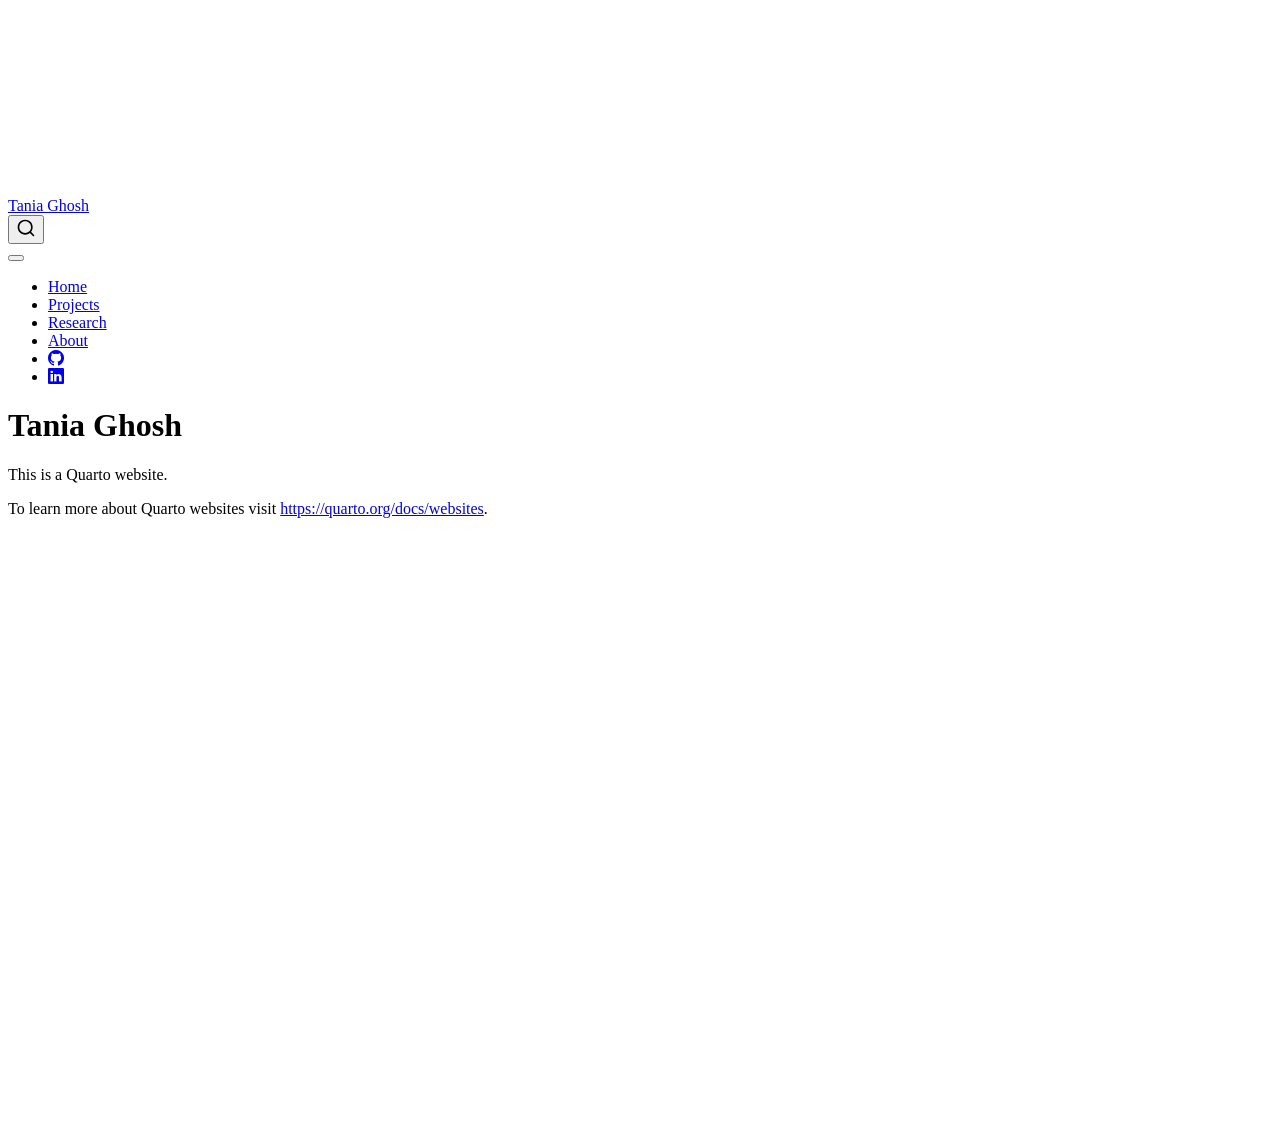
==== index.html @ 4807e12d "Built site for gh-pages" ====
<!DOCTYPE html>
<html xmlns="http://www.w3.org/1999/xhtml" lang="en" xml:lang="en"><head>

<meta charset="utf-8">
<meta name="generator" content="quarto-1.10.18">

<meta name="viewport" content="width=device-width, initial-scale=1.0, user-scalable=yes">


<title>Tania Ghosh</title>
<style>
/* Default styles provided by pandoc.
** See https://pandoc.org/MANUAL.html#variables-for-html for config info.
*/
span.smallcaps{font-variant: small-caps;}
div.columns{display: flex; gap: 1.5em;}
div.column{flex: auto;}
@media screen {
div.columns{gap: min(4vw, 1.5em);}
div.column{overflow-x: auto;}
}
div.hanging-indent{margin-left: 1.5em; text-indent: -1.5em;}
ul.task-list{list-style: none;}
ul.task-list li input[type="checkbox"] {
  width: 0.8em;
  margin: 0 0.8em 0.2em -1em; /* quarto-specific, see https://github.com/quarto-dev/quarto-cli/issues/4556 */ 
  vertical-align: middle;
}
</style>


<script src="site_libs/quarto-nav/quarto-nav.js"></script>
<script src="site_libs/quarto-nav/headroom.min.js"></script>
<script src="site_libs/clipboard/clipboard.min.js"></script>
<script src="site_libs/quarto-search/autocomplete.umd.js"></script>
<script src="site_libs/quarto-search/fuse.min.js"></script>
<script src="site_libs/quarto-search/quarto-search.js"></script>
<meta name="quarto:offset" content="./">
<script src="site_libs/quarto-html/quarto.js" type="module"></script>
<script src="site_libs/quarto-html/tabsets/tabsets.js" type="module"></script>
<script src="site_libs/quarto-html/popper.min.js"></script>
<script src="site_libs/quarto-html/tippy.umd.min.js"></script>
<script src="site_libs/quarto-html/anchor.min.js"></script>
<link href="site_libs/quarto-html/tippy.css" rel="stylesheet">
<link href="site_libs/quarto-html/quarto-syntax-highlighting-64a204ab8560d761af7679ceaba22944.css" rel="stylesheet" id="quarto-text-highlighting-styles">
<script src="site_libs/bootstrap/bootstrap.min.js"></script>
<link href="site_libs/bootstrap/bootstrap-icons.css" rel="stylesheet">
<link href="site_libs/bootstrap/bootstrap-445b8638c3d06994fee0907d791121c4.min.css" rel="stylesheet" append-hash="true" id="quarto-bootstrap" data-mode="light">
<script id="quarto-search-options" type="application/json">{
  "location": "navbar",
  "copy-button": false,
  "collapse-after": 3,
  "panel-placement": "end",
  "type": "overlay",
  "limit": 50,
  "keyboard-shortcut": [
    "f",
    "/",
    "s"
  ],
  "show-item-context": false,
  "language": {
    "search-no-results-text": "No results",
    "search-matching-documents-text": "matching documents",
    "search-copy-link-title": "Copy link to search",
    "search-hide-matches-text": "Hide additional matches",
    "search-more-match-text": "more match in this document",
    "search-more-matches-text": "more matches in this document",
    "search-clear-button-title": "Clear",
    "search-text-placeholder": "",
    "search-detached-cancel-button-title": "Cancel",
    "search-submit-button-title": "Submit",
    "search-label": "Search"
  }
}</script>


<link rel="stylesheet" href="styles.css">
</head>

<body class="nav-fixed quarto-light">

<div id="quarto-search-results"></div>
  <header id="quarto-header" class="headroom fixed-top">
    <nav class="navbar navbar-expand-lg " data-bs-theme="dark">
      <div class="navbar-container container-fluid">
      <div class="navbar-brand-container mx-auto">
    <a class="navbar-brand" href="./index.html">
    <span class="navbar-title">Tania Ghosh</span>
    </a>
  </div>
            <div id="quarto-search" class="" title="Search"></div>
          <button class="navbar-toggler" type="button" data-bs-toggle="collapse" data-bs-target="#navbarCollapse" aria-controls="navbarCollapse" role="menu" aria-expanded="false" aria-label="Toggle navigation" onclick="if (window.quartoToggleHeadroom) { window.quartoToggleHeadroom(); }">
  <span class="navbar-toggler-icon"></span>
</button>
          <div class="collapse navbar-collapse" id="navbarCollapse">
            <ul class="navbar-nav navbar-nav-scroll ms-auto">
  <li class="nav-item">
    <a class="nav-link active" href="./index.html" aria-current="page"> 
<span class="menu-text">Home</span></a>
  </li>  
  <li class="nav-item">
    <a class="nav-link" href="./projects/index.qmd"> 
<span class="menu-text">Projects</span></a>
  </li>  
  <li class="nav-item">
    <a class="nav-link" href="./research.qmd"> 
<span class="menu-text">Research</span></a>
  </li>  
  <li class="nav-item">
    <a class="nav-link" href="./about.html"> 
<span class="menu-text">About</span></a>
  </li>  
  <li class="nav-item compact">
    <a class="nav-link" href="https://github.com/ghoshtania"> <i class="bi bi-github" role="img">
</i> 
<span class="menu-text"></span></a>
  </li>  
  <li class="nav-item compact">
    <a class="nav-link" href="https://linkedin.com/in/YOUR-HANDLE"> <i class="bi bi-linkedin" role="img">
</i> 
<span class="menu-text"></span></a>
  </li>  
</ul>
          </div> <!-- /navcollapse -->
            <div class="quarto-navbar-tools">
</div>
      </div> <!-- /container-fluid -->
    </nav>
</header>
<!-- content -->
<div id="quarto-content" class="quarto-container page-columns page-rows-contents page-layout-article page-navbar">
<!-- sidebar -->
<!-- margin-sidebar -->
    <div id="quarto-margin-sidebar" class="sidebar margin-sidebar zindex-bottom">
        
    </div>
<!-- main -->
<main class="content" id="quarto-document-content">

<header id="title-block-header" class="quarto-title-block default">
<div class="quarto-title">
<h1 class="title">Tania Ghosh</h1>
</div>



<div class="quarto-title-meta">

    
  
    
  </div>
  


</header>


<p>This is a Quarto website.</p>
<p>To learn more about Quarto websites visit <a href="https://quarto.org/docs/websites" class="uri">https://quarto.org/docs/websites</a>.</p>



</main> <!-- /main -->
<script id="quarto-html-after-body" type="application/javascript">
  window.document.addEventListener("DOMContentLoaded", function (event) {
    const icon = "";
    const anchorJS = new window.AnchorJS();
    anchorJS.options = {
      placement: 'right',
      icon: icon
    };
    anchorJS.add('.anchored');
    const isCodeAnnotation = (el) => {
      for (const clz of el.classList) {
        if (clz.startsWith('code-annotation-')) {                     
          return true;
        }
      }
      return false;
    }
    const onCopySuccess = function(e) {
      // button target
      const button = e.trigger;
      // don't keep focus
      button.blur();
      // flash "checked"
      button.classList.add('code-copy-button-checked');
      var currentTitle = button.getAttribute("title");
      button.setAttribute("title", "Copied!");
      let tooltip;
      if (window.bootstrap) {
        button.setAttribute("data-bs-toggle", "tooltip");
        button.setAttribute("data-bs-placement", "left");
        button.setAttribute("data-bs-title", "Copied!");
        tooltip = new bootstrap.Tooltip(button, 
          { trigger: "manual", 
            customClass: "code-copy-button-tooltip",
            offset: [0, -8]});
        tooltip.show();    
      }
      setTimeout(function() {
        if (tooltip) {
          tooltip.hide();
          button.removeAttribute("data-bs-title");
          button.removeAttribute("data-bs-toggle");
          button.removeAttribute("data-bs-placement");
        }
        button.setAttribute("title", currentTitle);
        button.classList.remove('code-copy-button-checked');
      }, 1000);
      // clear code selection
      e.clearSelection();
    }
    const getTextToCopy = function(trigger) {
      const outerScaffold = trigger.parentElement.cloneNode(true);
      const codeEl = outerScaffold.querySelector('code');
      for (const childEl of codeEl.children) {
        if (isCodeAnnotation(childEl)) {
          childEl.remove();
        }
      }
      return codeEl.innerText;
    }
    const clipboard = new window.ClipboardJS('.code-copy-button:not([data-in-quarto-modal])', {
      text: getTextToCopy
    });
    clipboard.on('success', onCopySuccess);
    if (window.document.getElementById('quarto-embedded-source-code-modal')) {
      const clipboardModal = new window.ClipboardJS('.code-copy-button[data-in-quarto-modal]', {
        text: getTextToCopy,
        container: window.document.getElementById('quarto-embedded-source-code-modal')
      });
      clipboardModal.on('success', onCopySuccess);
    }
      var localhostRegex = new RegExp(/^(?:http|https):\/\/localhost\:?[0-9]*\//);
      var mailtoRegex = new RegExp(/^mailto:/);
        var filterRegex = new RegExp('/' + window.location.host + '/');
      var isInternal = (href) => {
          return filterRegex.test(href) || localhostRegex.test(href) || mailtoRegex.test(href);
      }
      // Inspect non-navigation links and adorn them if external
     var links = window.document.querySelectorAll('a[href]:not(.nav-link):not(.navbar-brand):not(.toc-action):not(.sidebar-link):not(.sidebar-item-toggle):not(.pagination-link):not(.no-external):not([aria-hidden]):not(.dropdown-item):not(.quarto-navigation-tool):not(.about-link)');
      for (var i=0; i<links.length; i++) {
        const link = links[i];
        if (!isInternal(link.href)) {
          // undo the damage that might have been done by quarto-nav.js in the case of
          // links that we want to consider external
          if (link.dataset.originalHref !== undefined) {
            link.href = link.dataset.originalHref;
          }
        }
      }
    function tippyHover(el, contentFn, onTriggerFn, onUntriggerFn) {
      const config = {
        allowHTML: true,
        maxWidth: 500,
        delay: 100,
        arrow: false,
        appendTo: function(el) {
            return el.parentElement;
        },
        interactive: true,
        interactiveBorder: 10,
        theme: 'quarto',
        placement: 'bottom-start',
      };
      if (contentFn) {
        config.content = contentFn;
      }
      if (onTriggerFn) {
        config.onTrigger = onTriggerFn;
      }
      if (onUntriggerFn) {
        config.onUntrigger = onUntriggerFn;
      }
      window.tippy(el, config); 
    }
    const noterefs = window.document.querySelectorAll('a[role="doc-noteref"]');
    for (var i=0; i<noterefs.length; i++) {
      const ref = noterefs[i];
      tippyHover(ref, function() {
        // use id or data attribute instead here
        let href = ref.getAttribute('data-footnote-href') || ref.getAttribute('href');
        try { href = new URL(href).hash; } catch {}
        const id = href.replace(/^#\/?/, "");
        const note = window.document.getElementById(id);
        if (note) {
          return note.innerHTML;
        } else {
          return "";
        }
      });
    }
    const xrefs = window.document.querySelectorAll('a.quarto-xref');
    const processXRef = (id, note) => {
      // Strip column container classes
      const stripColumnClz = (el) => {
        el.classList.remove("page-full", "page-columns");
        if (el.children) {
          for (const child of el.children) {
            stripColumnClz(child);
          }
        }
      }
      stripColumnClz(note)
      if (id === null || id.startsWith('sec-')) {
        // Special case sections, only their first couple elements
        const container = document.createElement("div");
        if (note.children && note.children.length > 2) {
          container.appendChild(note.children[0].cloneNode(true));
          for (let i = 1; i < note.children.length; i++) {
            const child = note.children[i];
            if (child.tagName === "P" && child.innerText === "") {
              continue;
            } else {
              container.appendChild(child.cloneNode(true));
              break;
            }
          }
          if (window.Quarto?.typesetMath) {
            window.Quarto.typesetMath(container);
          }
          return container.innerHTML
        } else {
          if (window.Quarto?.typesetMath) {
            window.Quarto.typesetMath(note);
          }
          return note.innerHTML;
        }
      } else {
        // Remove any anchor links if they are present
        const anchorLink = note.querySelector('a.anchorjs-link');
        if (anchorLink) {
          anchorLink.remove();
        }
        if (window.Quarto?.typesetMath) {
          window.Quarto.typesetMath(note);
        }
        if (note.classList.contains("callout")) {
          return note.outerHTML;
        } else {
          return note.innerHTML;
        }
      }
    }
    for (var i=0; i<xrefs.length; i++) {
      const xref = xrefs[i];
      tippyHover(xref, undefined, function(instance) {
        instance.disable();
        let url = xref.getAttribute('href');
        let hash = undefined; 
        if (url.startsWith('#')) {
          hash = url;
        } else {
          try { hash = new URL(url).hash; } catch {}
        }
        if (hash) {
          const id = hash.replace(/^#\/?/, "");
          const note = window.document.getElementById(id);
          if (note !== null) {
            try {
              const html = processXRef(id, note.cloneNode(true));
              instance.setContent(html);
            } finally {
              instance.enable();
              instance.show();
            }
          } else {
            // See if we can fetch this
            fetch(url.split('#')[0])
            .then(res => res.text())
            .then(html => {
              const parser = new DOMParser();
              const htmlDoc = parser.parseFromString(html, "text/html");
              const note = htmlDoc.getElementById(id);
              if (note !== null) {
                const html = processXRef(id, note);
                instance.setContent(html);
              } 
            }).finally(() => {
              instance.enable();
              instance.show();
            });
          }
        } else {
          // See if we can fetch a full url (with no hash to target)
          // This is a special case and we should probably do some content thinning / targeting
          fetch(url)
          .then(res => res.text())
          .then(html => {
            const parser = new DOMParser();
            const htmlDoc = parser.parseFromString(html, "text/html");
            const note = htmlDoc.querySelector('main.content');
            if (note !== null) {
              // This should only happen for chapter cross references
              // (since there is no id in the URL)
              // remove the first header
              if (note.children.length > 0 && note.children[0].tagName === "HEADER") {
                note.children[0].remove();
              }
              const html = processXRef(null, note);
              instance.setContent(html);
            } 
          }).finally(() => {
            instance.enable();
            instance.show();
          });
        }
      }, function(instance) {
      });
    }
        let selectedAnnoteEl;
        const selectorForAnnotation = ( cell, annotation) => {
          let cellAttr = 'data-code-cell="' + cell + '"';
          let lineAttr = 'data-code-annotation="' +  annotation + '"';
          const selector = 'span[' + cellAttr + '][' + lineAttr + ']';
          return selector;
        }
        const selectCodeLines = (annoteEl) => {
          const doc = window.document;
          const targetCell = annoteEl.getAttribute("data-target-cell");
          const targetAnnotation = annoteEl.getAttribute("data-target-annotation");
          const annoteSpan = window.document.querySelector(selectorForAnnotation(targetCell, targetAnnotation));
          const lines = annoteSpan.getAttribute("data-code-lines").split(",");
          const lineIds = lines.map((line) => {
            return targetCell + "-" + line;
          })
          let top = null;
          let height = null;
          let parent = null;
          if (lineIds.length > 0) {
              //compute the position of the single el (top and bottom and make a div)
              const el = window.document.getElementById(lineIds[0]);
              top = el.offsetTop;
              height = el.offsetHeight;
              parent = el.parentElement.parentElement;
            if (lineIds.length > 1) {
              const lastEl = window.document.getElementById(lineIds[lineIds.length - 1]);
              const bottom = lastEl.offsetTop + lastEl.offsetHeight;
              height = bottom - top;
            }
            if (top !== null && height !== null && parent !== null) {
              // cook up a div (if necessary) and position it 
              let div = window.document.getElementById("code-annotation-line-highlight");
              if (div === null) {
                div = window.document.createElement("div");
                div.setAttribute("id", "code-annotation-line-highlight");
                div.style.position = 'absolute';
                parent.appendChild(div);
              }
              div.style.top = top - 2 + "px";
              div.style.height = height + 4 + "px";
              div.style.left = 0;
              let gutterDiv = window.document.getElementById("code-annotation-line-highlight-gutter");
              if (gutterDiv === null) {
                gutterDiv = window.document.createElement("div");
                gutterDiv.setAttribute("id", "code-annotation-line-highlight-gutter");
                gutterDiv.style.position = 'absolute';
                const codeCell = window.document.getElementById(targetCell);
                const gutter = codeCell.querySelector('.code-annotation-gutter');
                gutter.appendChild(gutterDiv);
              }
              gutterDiv.style.top = top - 2 + "px";
              gutterDiv.style.height = height + 4 + "px";
            }
            selectedAnnoteEl = annoteEl;
          }
        };
        const unselectCodeLines = () => {
          const elementsIds = ["code-annotation-line-highlight", "code-annotation-line-highlight-gutter"];
          elementsIds.forEach((elId) => {
            const div = window.document.getElementById(elId);
            if (div) {
              div.remove();
            }
          });
          selectedAnnoteEl = undefined;
        };
          // Handle positioning of the toggle
      window.addEventListener(
        "resize",
        throttle(() => {
          elRect = undefined;
          if (selectedAnnoteEl) {
            selectCodeLines(selectedAnnoteEl);
          }
        }, 10)
      );
      function throttle(fn, ms) {
      let throttle = false;
      let timer;
        return (...args) => {
          if(!throttle) { // first call gets through
              fn.apply(this, args);
              throttle = true;
          } else { // all the others get throttled
              if(timer) clearTimeout(timer); // cancel #2
              timer = setTimeout(() => {
                fn.apply(this, args);
                timer = throttle = false;
              }, ms);
          }
        };
      }
        // Attach click handler to the DT
        const annoteDls = window.document.querySelectorAll('dt[data-target-cell]');
        for (const annoteDlNode of annoteDls) {
          annoteDlNode.addEventListener('click', (event) => {
            const clickedEl = event.target;
            if (clickedEl !== selectedAnnoteEl) {
              unselectCodeLines();
              const activeEl = window.document.querySelector('dt[data-target-cell].code-annotation-active');
              if (activeEl) {
                activeEl.classList.remove('code-annotation-active');
              }
              selectCodeLines(clickedEl);
              clickedEl.classList.add('code-annotation-active');
            } else {
              // Unselect the line
              unselectCodeLines();
              clickedEl.classList.remove('code-annotation-active');
            }
          });
        }
    const findCites = (el) => {
      const parentEl = el.parentElement;
      if (parentEl) {
        const cites = parentEl.dataset.cites;
        if (cites) {
          return {
            el,
            cites: cites.split(' ')
          };
        } else {
          return findCites(el.parentElement)
        }
      } else {
        return undefined;
      }
    };
    var bibliorefs = window.document.querySelectorAll('a[role="doc-biblioref"]');
    for (var i=0; i<bibliorefs.length; i++) {
      const ref = bibliorefs[i];
      const citeInfo = findCites(ref);
      if (citeInfo) {
        tippyHover(citeInfo.el, function() {
          var popup = window.document.createElement('div');
          citeInfo.cites.forEach(function(cite) {
            var citeDiv = window.document.createElement('div');
            citeDiv.classList.add('hanging-indent');
            citeDiv.classList.add('csl-entry');
            var biblioDiv = window.document.getElementById('ref-' + cite);
            if (biblioDiv) {
              citeDiv.innerHTML = biblioDiv.innerHTML;
            }
            popup.appendChild(citeDiv);
          });
          return popup.innerHTML;
        });
      }
    }
  });
  </script>
</div> <!-- /content -->




</body></html>
---- site_libs/quarto-html/tippy.css ----
.tippy-box[data-animation=fade][data-state=hidden]{opacity:0}[data-tippy-root]{max-width:calc(100vw - 10px)}.tippy-box{position:relative;background-color:#333;color:#fff;border-radius:4px;font-size:14px;line-height:1.4;white-space:normal;outline:0;transition-property:transform,visibility,opacity}.tippy-box[data-placement^=top]>.tippy-arrow{bottom:0}.tippy-box[data-placement^=top]>.tippy-arrow:before{bottom:-7px;left:0;border-width:8px 8px 0;border-top-color:initial;transform-origin:center top}.tippy-box[data-placement^=bottom]>.tippy-arrow{top:0}.tippy-box[data-placement^=bottom]>.tippy-arrow:before{top:-7px;left:0;border-width:0 8px 8px;border-bottom-color:initial;transform-origin:center bottom}.tippy-box[data-placement^=left]>.tippy-arrow{right:0}.tippy-box[data-placement^=left]>.tippy-arrow:before{border-width:8px 0 8px 8px;border-left-color:initial;right:-7px;transform-origin:center left}.tippy-box[data-placement^=right]>.tippy-arrow{left:0}.tippy-box[data-placement^=right]>.tippy-arrow:before{left:-7px;border-width:8px 8px 8px 0;border-right-color:initial;transform-origin:center right}.tippy-box[data-inertia][data-state=visible]{transition-timing-function:cubic-bezier(.54,1.5,.38,1.11)}.tippy-arrow{width:16px;height:16px;color:#333}.tippy-arrow:before{content:"";position:absolute;border-color:transparent;border-style:solid}.tippy-content{position:relative;padding:5px 9px;z-index:1}
---- styles.css ----
/* css styles */
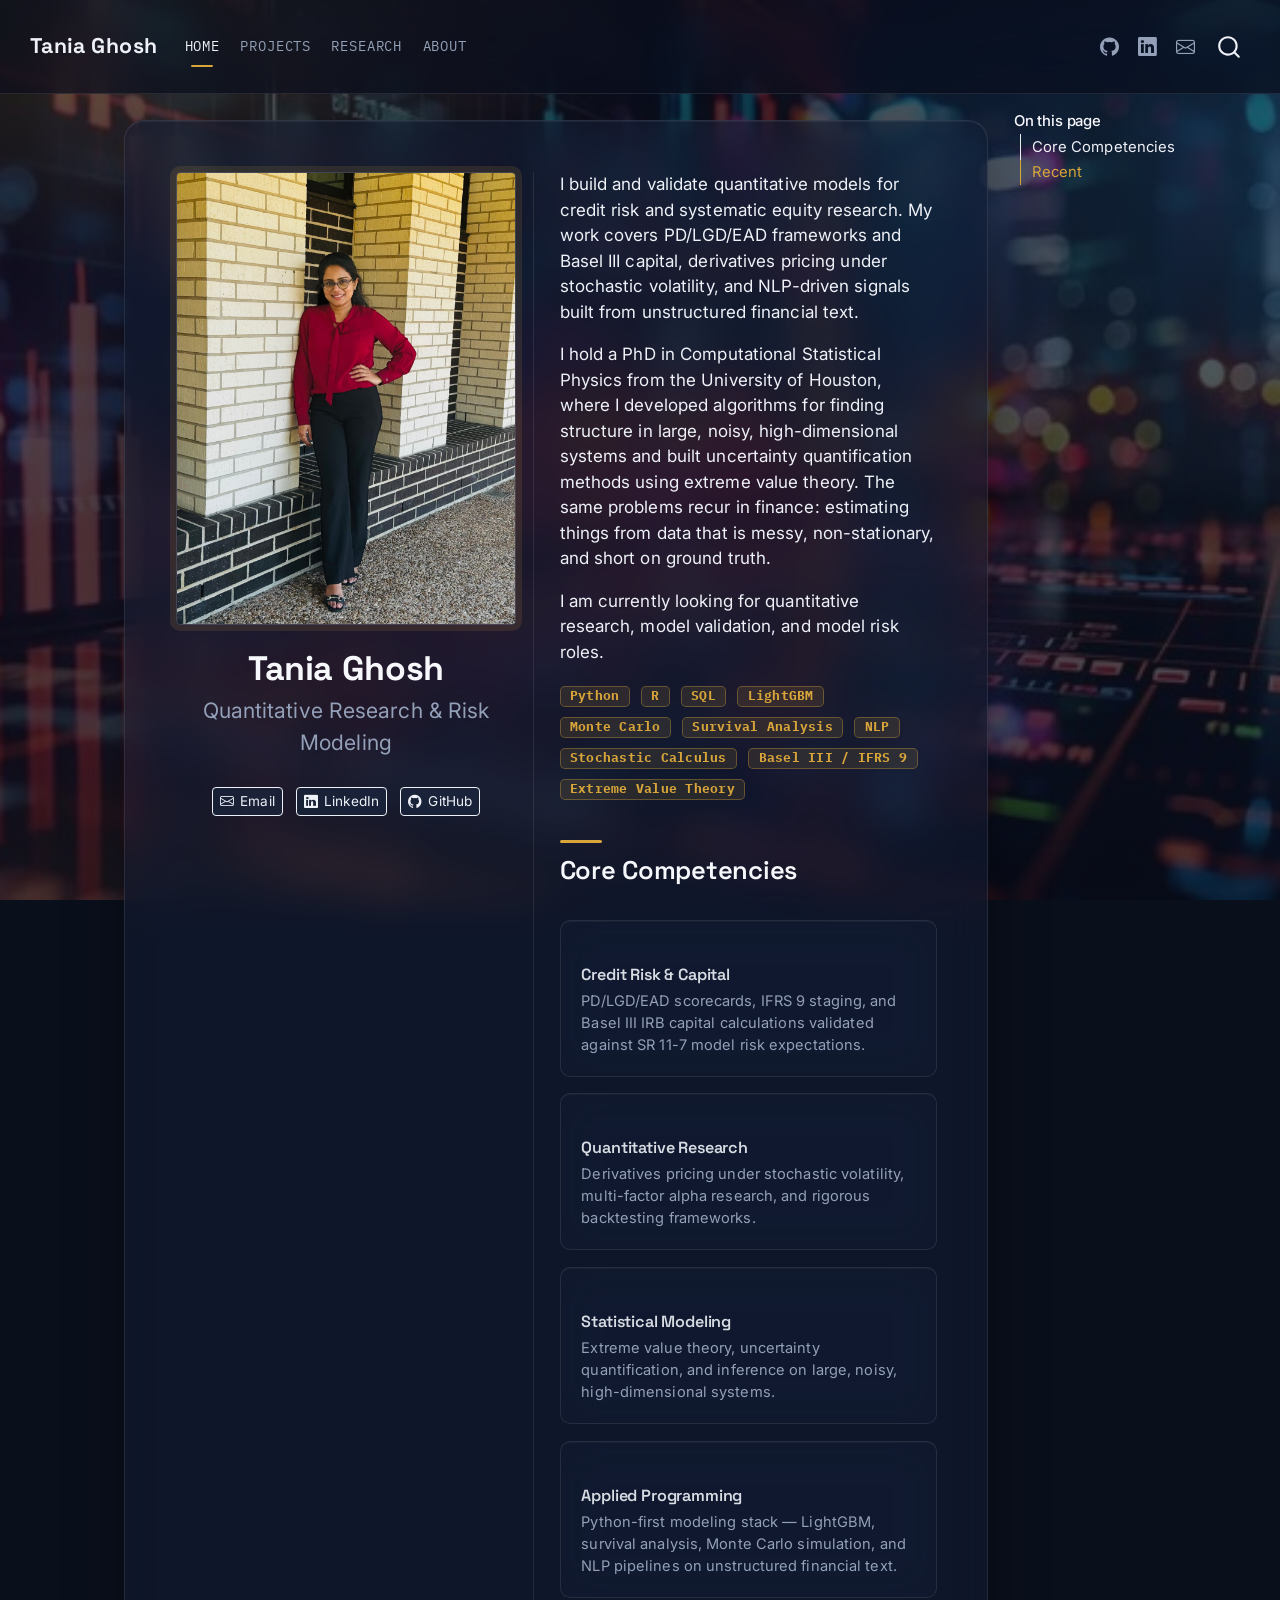
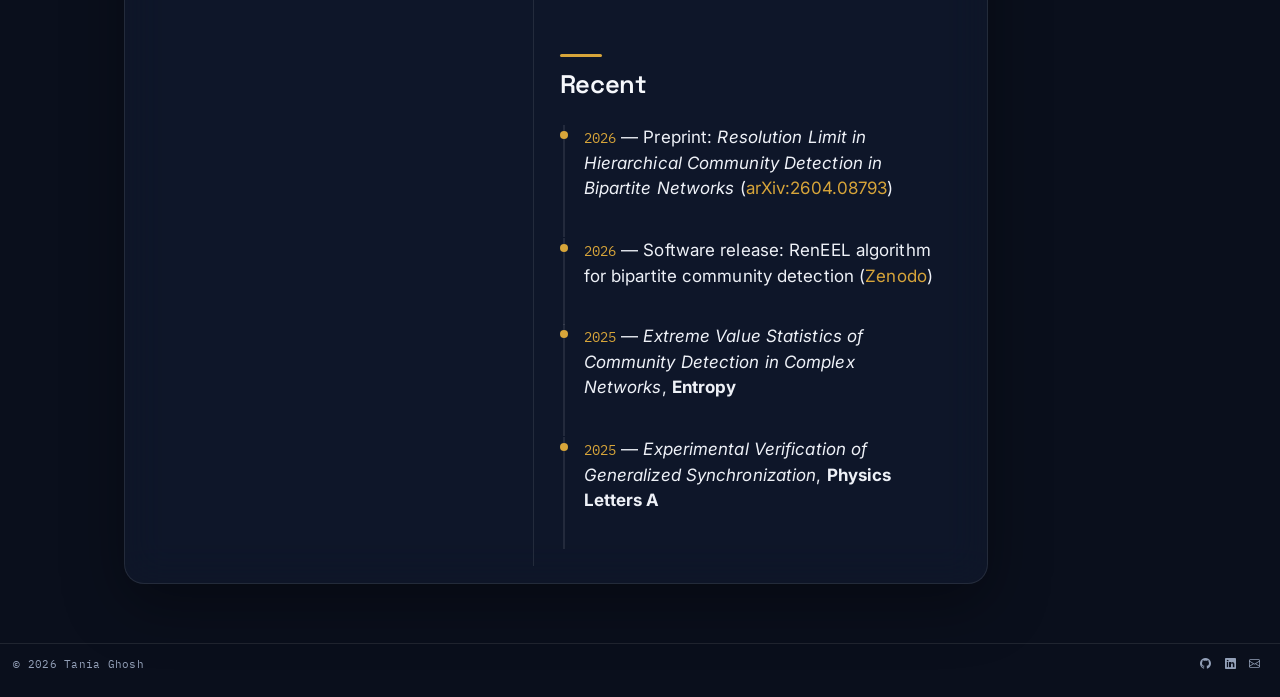
==== commit 5744582e: "Built site for gh-pages" ====
--- a/index.html
+++ b/index.html
@@ -36,16 +36,16 @@
 <script src="site_libs/quarto-search/fuse.min.js"></script>
 <script src="site_libs/quarto-search/quarto-search.js"></script>
 <meta name="quarto:offset" content="./">
+<link href="./favicon.svg" rel="icon" type="image/svg+xml">
 <script src="site_libs/quarto-html/quarto.js" type="module"></script>
 <script src="site_libs/quarto-html/tabsets/tabsets.js" type="module"></script>
 <script src="site_libs/quarto-html/popper.min.js"></script>
 <script src="site_libs/quarto-html/tippy.umd.min.js"></script>
-<script src="site_libs/quarto-html/anchor.min.js"></script>
 <link href="site_libs/quarto-html/tippy.css" rel="stylesheet">
-<link href="site_libs/quarto-html/quarto-syntax-highlighting-64a204ab8560d761af7679ceaba22944.css" rel="stylesheet" id="quarto-text-highlighting-styles">
+<link href="site_libs/quarto-html/quarto-syntax-highlighting-dark-079a207a29a081ff57bef15430bac181.css" rel="stylesheet" id="quarto-text-highlighting-styles">
 <script src="site_libs/bootstrap/bootstrap.min.js"></script>
 <link href="site_libs/bootstrap/bootstrap-icons.css" rel="stylesheet">
-<link href="site_libs/bootstrap/bootstrap-445b8638c3d06994fee0907d791121c4.min.css" rel="stylesheet" append-hash="true" id="quarto-bootstrap" data-mode="light">
+<link href="site_libs/bootstrap/bootstrap-ce1d7427d6ccc35e12bdf6fb4525ee8e.min.css" rel="stylesheet" append-hash="true" id="quarto-bootstrap" data-mode="dark">
 <script id="quarto-search-options" type="application/json">{
   "location": "navbar",
   "copy-button": false,
@@ -73,6 +73,10 @@
     "search-label": "Search"
   }
 }</script>
+<style>html{ scroll-behavior: smooth; }</style>
+<link rel="preconnect" href="https://fonts.googleapis.com">
+<link rel="preconnect" href="https://fonts.gstatic.com" crossorigin="">
+<link href="https://fonts.googleapis.com/css2?family=Space+Grotesk:wght@500;600;700&amp;family=Inter:wght@400;500;600&amp;family=IBM+Plex+Mono:wght@400;500&amp;display=swap" rel="stylesheet">
 
 
 <link rel="stylesheet" href="styles.css">
@@ -94,30 +98,37 @@
   <span class="navbar-toggler-icon"></span>
 </button>
           <div class="collapse navbar-collapse" id="navbarCollapse">
-            <ul class="navbar-nav navbar-nav-scroll ms-auto">
+            <ul class="navbar-nav navbar-nav-scroll me-auto">
   <li class="nav-item">
     <a class="nav-link active" href="./index.html" aria-current="page"> 
 <span class="menu-text">Home</span></a>
   </li>  
   <li class="nav-item">
-    <a class="nav-link" href="./projects/index.qmd"> 
+    <a class="nav-link" href="./projects/index.html"> 
 <span class="menu-text">Projects</span></a>
   </li>  
   <li class="nav-item">
-    <a class="nav-link" href="./research.qmd"> 
+    <a class="nav-link" href="./research.html"> 
 <span class="menu-text">Research</span></a>
   </li>  
   <li class="nav-item">
     <a class="nav-link" href="./about.html"> 
 <span class="menu-text">About</span></a>
   </li>  
+</ul>
+            <ul class="navbar-nav navbar-nav-scroll ms-auto">
   <li class="nav-item compact">
-    <a class="nav-link" href="https://github.com/ghoshtania"> <i class="bi bi-github" role="img">
+    <a class="nav-link" href="https://github.com/ghoshtania"> <i class="bi bi-github" role="img" aria-label="GitHub">
 </i> 
 <span class="menu-text"></span></a>
   </li>  
   <li class="nav-item compact">
-    <a class="nav-link" href="https://linkedin.com/in/YOUR-HANDLE"> <i class="bi bi-linkedin" role="img">
+    <a class="nav-link" href="https://www.linkedin.com/in/ghoshtania96/"> <i class="bi bi-linkedin" role="img" aria-label="LinkedIn">
+</i> 
+<span class="menu-text"></span></a>
+  </li>  
+  <li class="nav-item compact">
+    <a class="nav-link" href="mailto:ghoshtania96@gmail.com"> <i class="bi bi-envelope" role="img" aria-label="Email">
 </i> 
 <span class="menu-text"></span></a>
   </li>  
@@ -132,46 +143,92 @@
 <div id="quarto-content" class="quarto-container page-columns page-rows-contents page-layout-article page-navbar">
 <!-- sidebar -->
 <!-- margin-sidebar -->
-    <div id="quarto-margin-sidebar" class="sidebar margin-sidebar zindex-bottom">
-        
+    <div id="quarto-margin-sidebar" class="sidebar margin-sidebar">
+        <nav id="TOC" role="doc-toc" class="toc-active">
+    <h2 id="toc-title">On this page</h2>
+  <ul>
+  <li><a href="#core-competencies" id="toc-core-competencies" class="nav-link active" data-scroll-target="#core-competencies">Core Competencies</a></li>
+  <li><a href="#recent" id="toc-recent" class="nav-link" data-scroll-target="#recent">Recent</a></li>
+  </ul>
+</nav>
     </div>
 <!-- main -->
-<main class="content" id="quarto-document-content">
-
+<div class="quarto-about-trestles">
+  <div class="about-entity">
+    <img src="profile.jpg" class="about-image
+  rounded " style="width: 20em;">
 <header id="title-block-header" class="quarto-title-block default">
 <div class="quarto-title">
 <h1 class="title">Tania Ghosh</h1>
-</div>
-
-
-
+<p class="subtitle lead">Quantitative Research &amp; Risk Modeling</p>
+</div>
 <div class="quarto-title-meta">
-
-    
-  
-    
   </div>
-  
-
-
 </header>
-
-
-<p>This is a Quarto website.</p>
-<p>To learn more about Quarto websites visit <a href="https://quarto.org/docs/websites" class="uri">https://quarto.org/docs/websites</a>.</p>
-
-
-
-</main> <!-- /main -->
+    <div class="about-links">
+  <a href="mailto:ghoshtania96@gmail.com" class="about-link" rel="" target="">
+    <i class="bi bi-envelope"></i>
+     <span class="about-link-text">Email</span>
+  </a>
+  <a href="https://www.linkedin.com/in/ghoshtania96/" class="about-link" rel="" target="">
+    <i class="bi bi-linkedin"></i>
+     <span class="about-link-text">LinkedIn</span>
+  </a>
+  <a href="https://github.com/ghoshtania" class="about-link" rel="" target="">
+    <i class="bi bi-github"></i>
+     <span class="about-link-text">GitHub</span>
+  </a>
+</div>
+  </div>
+  <div class="about-contents"><main class="content" id="quarto-document-content">
+
+<p>I build and validate quantitative models for credit risk and systematic equity research. My work covers PD/LGD/EAD frameworks and Basel III capital, derivatives pricing under stochastic volatility, and NLP-driven signals built from unstructured financial text.</p>
+<p>I hold a PhD in Computational Statistical Physics from the University of Houston, where I developed algorithms for finding structure in large, noisy, high-dimensional systems and built uncertainty quantification methods using extreme value theory. The same problems recur in finance: estimating things from data that is messy, non-stationary, and short on ground truth.</p>
+<p>I am currently looking for quantitative research, model validation, and model risk roles.</p>
+<p><span class="badge">Python</span> <span class="badge">R</span> <span class="badge">SQL</span> <span class="badge">LightGBM</span> <span class="badge">Monte Carlo</span> <span class="badge">Survival Analysis</span> <span class="badge">NLP</span> <span class="badge">Stochastic Calculus</span> <span class="badge">Basel III / IFRS 9</span> <span class="badge">Extreme Value Theory</span></p>
+<section id="core-competencies" class="level2">
+<h2 data-anchor-id="core-competencies">Core Competencies</h2>
+<div class="competency-grid">
+<section id="credit-risk-capital" class="level4 competency">
+<h4 data-anchor-id="credit-risk-capital">Credit Risk &amp; Capital</h4>
+<p>PD/LGD/EAD scorecards, IFRS 9 staging, and Basel III IRB capital calculations validated against SR 11-7 model risk expectations.</p>
+</section>
+<section id="quantitative-research" class="level4 competency">
+<h4 data-anchor-id="quantitative-research">Quantitative Research</h4>
+<p>Derivatives pricing under stochastic volatility, multi-factor alpha research, and rigorous backtesting frameworks.</p>
+</section>
+<section id="statistical-modeling" class="level4 competency">
+<h4 data-anchor-id="statistical-modeling">Statistical Modeling</h4>
+<p>Extreme value theory, uncertainty quantification, and inference on large, noisy, high-dimensional systems.</p>
+</section>
+<section id="applied-programming" class="level4 competency">
+<h4 data-anchor-id="applied-programming">Applied Programming</h4>
+<p>Python-first modeling stack — LightGBM, survival analysis, Monte Carlo simulation, and NLP pipelines on unstructured financial text.</p>
+</section>
+</div>
+</section>
+<section id="recent" class="level2">
+<h2 data-anchor-id="recent">Recent</h2>
+<div class="timeline-item">
+<p><span class="year">2026</span> — Preprint: <em>Resolution Limit in Hierarchical Community Detection in Bipartite Networks</em> (<a href="https://arxiv.org/abs/2604.08793">arXiv:2604.08793</a>)</p>
+</div>
+<div class="timeline-item">
+<p><span class="year">2026</span> — Software release: RenEEL algorithm for bipartite community detection (<a href="https://doi.org/10.5281/zenodo.19615030">Zenodo</a>)</p>
+</div>
+<div class="timeline-item">
+<p><span class="year">2025</span> — <em>Extreme Value Statistics of Community Detection in Complex Networks</em>, <strong>Entropy</strong></p>
+</div>
+<div class="timeline-item">
+<p><span class="year">2025</span> — <em>Experimental Verification of Generalized Synchronization</em>, <strong>Physics Letters A</strong></p>
+</div>
+
+
+</section>
+</main></div>
+</div>
+ <!-- /main -->
 <script id="quarto-html-after-body" type="application/javascript">
   window.document.addEventListener("DOMContentLoaded", function (event) {
-    const icon = "";
-    const anchorJS = new window.AnchorJS();
-    anchorJS.options = {
-      placement: 'right',
-      icon: icon
-    };
-    anchorJS.add('.anchored');
     const isCodeAnnotation = (el) => {
       for (const clz of el.classList) {
         if (clz.startsWith('code-annotation-')) {                     
@@ -236,7 +293,7 @@
     }
       var localhostRegex = new RegExp(/^(?:http|https):\/\/localhost\:?[0-9]*\//);
       var mailtoRegex = new RegExp(/^mailto:/);
-        var filterRegex = new RegExp('/' + window.location.host + '/');
+        var filterRegex = new RegExp("https:\/\/ghoshtania\.github\.io");
       var isInternal = (href) => {
           return filterRegex.test(href) || localhostRegex.test(href) || mailtoRegex.test(href);
       }
@@ -564,8 +621,41 @@
   });
   </script>
 </div> <!-- /content -->
-
-
-
-
+<footer class="footer">
+  <div class="nav-footer">
+    <div class="nav-footer-left">
+<p>© 2026 Tania Ghosh</p>
+</div>   
+    <div class="nav-footer-center">
+      &nbsp;
+    </div>
+    <div class="nav-footer-right">
+      <ul class="footer-items list-unstyled">
+    <li class="nav-item compact">
+    <a class="nav-link" href="https://github.com/ghoshtania">
+      <i class="bi bi-github" role="img">
+</i> 
+    </a>
+  </li>  
+    <li class="nav-item compact">
+    <a class="nav-link" href="https://www.linkedin.com/in/ghoshtania96/">
+      <i class="bi bi-linkedin" role="img">
+</i> 
+    </a>
+  </li>  
+    <li class="nav-item compact">
+    <a class="nav-link" href="mailto:ghoshtania96@gmail.com">
+      <i class="bi bi-envelope" role="img">
+</i> 
+    </a>
+  </li>  
+</ul>
+    </div>
+  </div>
+</footer>
+
+
+
+
+<script src="site_libs/quarto-html/zenscroll-min.js"></script>
 </body></html>
--- a/site_libs/quarto-html/quarto-syntax-highlighting-dark-079a207a29a081ff57bef15430bac181.css
+++ b/site_libs/quarto-html/quarto-syntax-highlighting-dark-079a207a29a081ff57bef15430bac181.css
@@ -0,0 +1,219 @@
+/* quarto syntax highlight colors */
+:root {
+  --quarto-hl-al-color: #f07178;
+  --quarto-hl-an-color: #d4d0ab;
+  --quarto-hl-at-color: #00e0e0;
+  --quarto-hl-bn-color: #d4d0ab;
+  --quarto-hl-bu-color: #abe338;
+  --quarto-hl-ch-color: #abe338;
+  --quarto-hl-co-color: #f8f8f2;
+  --quarto-hl-cv-color: #ffd700;
+  --quarto-hl-cn-color: #ffd700;
+  --quarto-hl-cf-color: #ffa07a;
+  --quarto-hl-dt-color: #ffa07a;
+  --quarto-hl-dv-color: #d4d0ab;
+  --quarto-hl-do-color: #f8f8f2;
+  --quarto-hl-er-color: #f07178;
+  --quarto-hl-ex-color: #00e0e0;
+  --quarto-hl-fl-color: #d4d0ab;
+  --quarto-hl-fu-color: #ffa07a;
+  --quarto-hl-im-color: #abe338;
+  --quarto-hl-in-color: #d4d0ab;
+  --quarto-hl-kw-color: #ffa07a;
+  --quarto-hl-op-color: #ffa07a;
+  --quarto-hl-ot-color: #00e0e0;
+  --quarto-hl-pp-color: #dcc6e0;
+  --quarto-hl-re-color: #00e0e0;
+  --quarto-hl-sc-color: #abe338;
+  --quarto-hl-ss-color: #abe338;
+  --quarto-hl-st-color: #abe338;
+  --quarto-hl-va-color: #00e0e0;
+  --quarto-hl-vs-color: #abe338;
+  --quarto-hl-wa-color: #dcc6e0;
+}
+
+/* other quarto variables */
+:root {
+  --quarto-font-monospace: "IBM Plex Mono", ui-monospace, SFMono-Regular, Menlo, monospace;
+}
+
+/* syntax highlight based on Pandoc's rules */
+pre > code.sourceCode > span {
+  color: #f8f8f2;
+}
+
+code.sourceCode > span {
+  color: #f8f8f2;
+}
+
+div.sourceCode,
+div.sourceCode pre.sourceCode {
+  color: #f8f8f2;
+}
+
+/* Normal */
+code span {
+  color: #f8f8f2;
+}
+
+/* Alert */
+code span.al {
+  color: #f07178;
+}
+
+/* Annotation */
+code span.an {
+  color: #d4d0ab;
+}
+
+/* Attribute */
+code span.at {
+  color: #00e0e0;
+}
+
+/* BaseN */
+code span.bn {
+  color: #d4d0ab;
+}
+
+/* BuiltIn */
+code span.bu {
+  color: #abe338;
+}
+
+/* ControlFlow */
+code span.cf {
+  font-weight: bold;
+  color: #ffa07a;
+}
+
+/* Char */
+code span.ch {
+  color: #abe338;
+}
+
+/* Constant */
+code span.cn {
+  color: #ffd700;
+}
+
+/* Comment */
+code span.co {
+  font-style: italic;
+  color: #f8f8f2;
+}
+
+/* CommentVar */
+code span.cv {
+  color: #ffd700;
+}
+
+/* Documentation */
+code span.do {
+  color: #f8f8f2;
+}
+
+/* DataType */
+code span.dt {
+  color: #ffa07a;
+}
+
+/* DecVal */
+code span.dv {
+  color: #d4d0ab;
+}
+
+/* Error */
+code span.er {
+  color: #f07178;
+  text-decoration: underline;
+}
+
+/* Extension */
+code span.ex {
+  font-weight: bold;
+  color: #00e0e0;
+}
+
+/* Float */
+code span.fl {
+  color: #d4d0ab;
+}
+
+/* Function */
+code span.fu {
+  color: #ffa07a;
+}
+
+/* Import */
+code span.im {
+  color: #abe338;
+}
+
+/* Information */
+code span.in {
+  color: #d4d0ab;
+}
+
+/* Keyword */
+code span.kw {
+  font-weight: bold;
+  color: #ffa07a;
+}
+
+/* Operator */
+code span.op {
+  color: #ffa07a;
+}
+
+/* Other */
+code span.ot {
+  color: #00e0e0;
+}
+
+/* Preprocessor */
+code span.pp {
+  color: #dcc6e0;
+}
+
+/* RegionMarker */
+code span.re {
+  background-color: #f8f8f2;
+  color: #00e0e0;
+}
+
+/* SpecialChar */
+code span.sc {
+  color: #abe338;
+}
+
+/* SpecialString */
+code span.ss {
+  color: #abe338;
+}
+
+/* String */
+code span.st {
+  color: #abe338;
+}
+
+/* Variable */
+code span.va {
+  color: #00e0e0;
+}
+
+/* VerbatimString */
+code span.vs {
+  color: #abe338;
+}
+
+/* Warning */
+code span.wa {
+  color: #dcc6e0;
+}
+
+.prevent-inlining {
+  content: "</";
+}
+
+/*# sourceMappingURL=503a318f9dbb1e77d9308ab97a357f2d.css.map */
